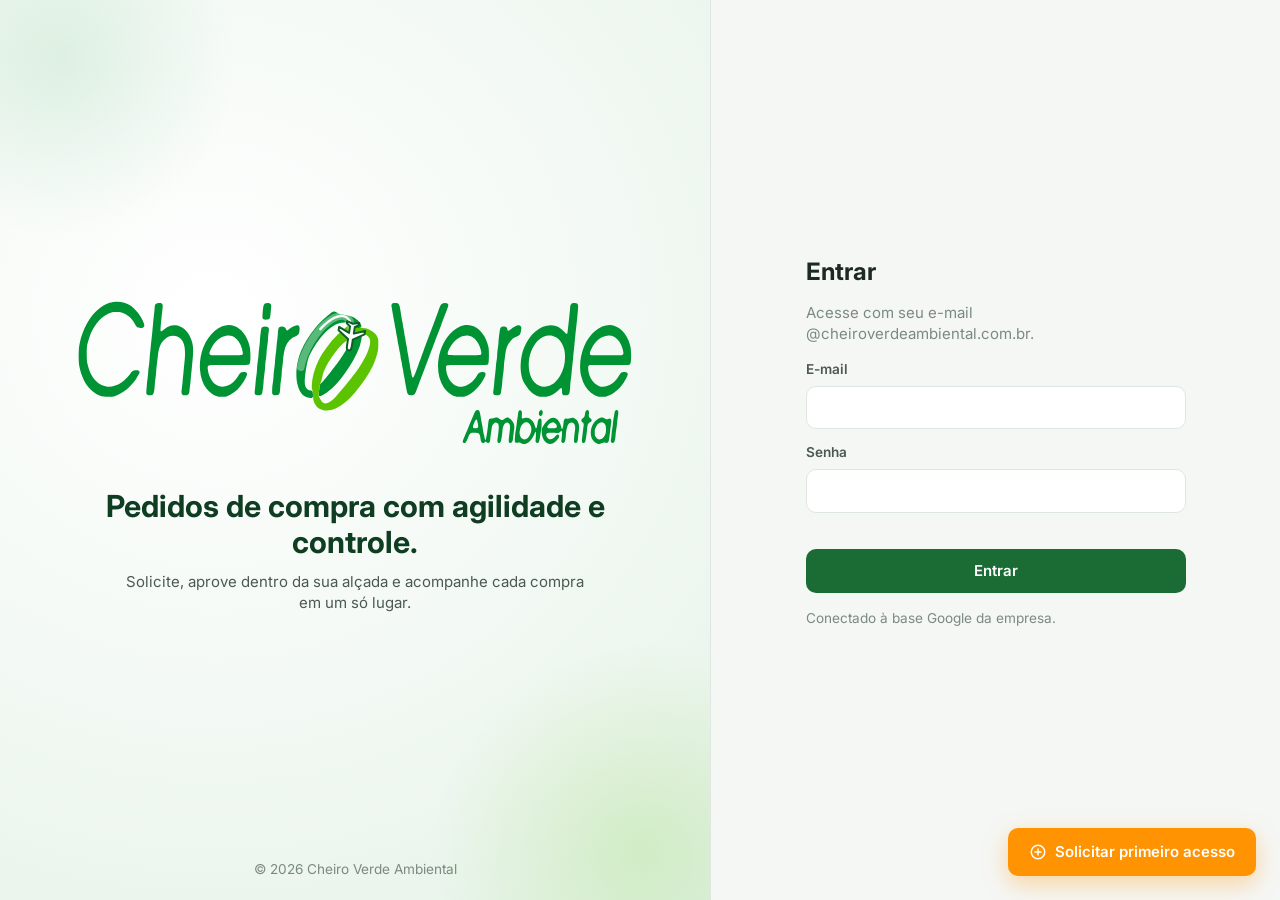
==== index.html @ 5b956b0c "Add files via upload" ====
<!DOCTYPE html>
<html lang="pt-BR">
<head>
  <meta charset="UTF-8">
  <meta name="viewport" content="width=device-width, initial-scale=1, viewport-fit=cover">
  <title>Pedidos de Compra | Cheiro Verde Ambiental</title>
  <meta name="description" content="Sistema de solicitação e aprovação de pedidos de compra — Cheiro Verde Ambiental.">
  <meta name="theme-color" content="#1b6b35">
  <link rel="manifest" href="manifest.webmanifest">
  <link rel="icon" type="image/svg+xml" href="icon-redondo.svg">
  <link rel="apple-touch-icon" href="icon-192.png">
  <meta name="apple-mobile-web-app-capable" content="yes">
  <meta name="apple-mobile-web-app-title" content="CV Compras">
  <link rel="preconnect" href="https://fonts.googleapis.com">
  <link rel="preconnect" href="https://fonts.gstatic.com" crossorigin>
  <link href="https://fonts.googleapis.com/css2?family=Inter:wght@400;500;600;700;800&display=swap" rel="stylesheet" media="print" onload="this.media='all'">
  <link rel="stylesheet" href="style.css?v=2.9.1">
</head>
<body>
  <div id="root"></div>
  <noscript>Ative o JavaScript para usar o sistema.</noscript>

  <script src="marca.js?v=2.9.1"></script>
  <script>document.getElementById('root').innerHTML = '<div class="loading-screen">' + CV_MARCA.carregando() + '<p>Carregando…</p></div>';</script>
  <script src="config.js?v=2.9.1"></script>
  <script src="engine.js?v=2.9.1"></script>
  <script src="store.js?v=2.9.1"></script>
  <script src="pdf.js?v=2.9.1" defer></script>
  <script src="app.js?v=2.9.1"></script>
  <script>
    if ('serviceWorker' in navigator && location.protocol.startsWith('http')) {
      window.addEventListener('load', () => navigator.serviceWorker.register('sw.js').catch(() => {}));
    }
  </script>
</body>
</html>
---- style.css ----
/* ==========================================================
   Identidade visual — Cheiro Verde Ambiental
   Ajuste as cores da marca aqui (tokens).
   ========================================================== */
:root {
  --verde-900: #0f3d22;
  --verde-700: #1b6b35;   /* cor principal */
  --verde-600: #238443;
  --verde-500: #2f9e52;
  --verde-100: #e6f4ea;
  --verde-50:  #f3faf5;
  --laranja:   #ff9302;   /* cor de destaque (site oficial) */
  --laranja-100: #fff1dc;

  --tinta: #1d2a22;
  --tinta-2: #4b5a51;
  --tinta-3: #7b8a81;
  --linha: #dfe7e2;
  --fundo: #f5f7f5;
  --card: #ffffff;

  --ok: #1f8a4c;    --ok-bg: #e3f5ea;
  --pend: #b26a00;  --pend-bg: #fff3dc;
  --erro: #c0392b;  --erro-bg: #fdeaea;
  --info: #1d6fa5;  --info-bg: #e5f1fa;
  --neutro: #6b7780; --neutro-bg: #eef1f2;

  --raio: 12px;
  --sombra: 0 1px 2px rgba(16, 40, 24, .06), 0 4px 16px rgba(16, 40, 24, .06);
  --fonte: 'Inter', system-ui, -apple-system, 'Segoe UI', Roboto, sans-serif;
}

* { box-sizing: border-box; }
html, body { margin: 0; }
body { font-family: var(--fonte); color: var(--tinta); background: var(--fundo); font-size: 15px; line-height: 1.45; -webkit-font-smoothing: antialiased; }
a { color: var(--verde-700); }
h1, h2, h3 { margin: 0; line-height: 1.2; }
h1 { font-size: 1.5rem; font-weight: 700; }
h2 { font-size: 1.1rem; font-weight: 650; }
h3 { font-size: .95rem; font-weight: 650; }
.muted { color: var(--tinta-3); }
.small { font-size: .85rem; }
.num { font-variant-numeric: tabular-nums; }
.hidden { display: none !important; }

/* ---------- botões e formulários ---------- */
.btn { display: inline-flex; align-items: center; justify-content: center; gap: 8px; border: 1px solid transparent; border-radius: 10px; padding: 10px 16px; font: inherit; font-weight: 600; cursor: pointer; text-decoration: none; transition: background .15s, border-color .15s; white-space: nowrap; }
.btn-primary { background: var(--verde-700); color: #fff; }
.btn-primary:hover { background: var(--verde-900); }
.btn-accent { background: var(--laranja); color: #fff; }
.btn-accent:hover { filter: brightness(.95); }
.btn-ghost { background: #fff; color: var(--tinta); border-color: var(--linha); }
.btn-ghost:hover { border-color: var(--verde-500); color: var(--verde-700); }
.btn-danger { background: #fff; color: var(--erro); border-color: #f0c4c0; }
.btn-danger:hover { background: var(--erro-bg); }
.btn-sm { padding: 6px 10px; font-size: .85rem; border-radius: 8px; }
.btn:disabled { opacity: .5; cursor: not-allowed; }

label { display: block; font-size: .85rem; font-weight: 600; color: var(--tinta-2); margin-bottom: 6px; }
input, select, textarea { width: 100%; font: inherit; color: var(--tinta); background: #fff; border: 1px solid var(--linha); border-radius: 10px; padding: 10px 12px; outline: none; transition: border-color .15s, box-shadow .15s; }
input:focus, select:focus, textarea:focus { border-color: var(--verde-500); box-shadow: 0 0 0 3px rgba(47, 158, 82, .15); }
textarea { min-height: 80px; resize: vertical; }
.field { margin-bottom: 14px; }
.grid { display: grid; gap: 14px; }
.g2 { grid-template-columns: repeat(2, minmax(0, 1fr)); }
.g3 { grid-template-columns: repeat(3, minmax(0, 1fr)); }
.g4 { grid-template-columns: repeat(4, minmax(0, 1fr)); }

/* ---------- login ---------- */
.login-wrap { min-height: 100vh; display: grid; grid-template-columns: 1.1fr 1fr; }
.login-hero { background: linear-gradient(150deg, var(--verde-900), var(--verde-700) 60%, var(--verde-500)); color: #fff; padding: 48px; display: flex; flex-direction: column; justify-content: space-between; position: relative; overflow: hidden; }
.login-hero::after { content: ''; position: absolute; right: -120px; bottom: -120px; width: 380px; height: 380px; border-radius: 50%; background: rgba(255, 147, 2, .18); }
.login-hero .logo-img { height: 70px; align-self: flex-start; }
.logo-img svg { height: 100%; width: auto; display: block; }
.login-hero h1 { font-size: 2.2rem; max-width: 420px; }
.login-hero p { opacity: .85; max-width: 420px; }
.login-form { display: flex; align-items: center; justify-content: center; padding: 32px 16px; }
.login-card { width: 100%; max-width: 380px; }
.login-card .logo-img { height: 56px; margin-bottom: 24px; display: none; }
.demo-box { margin-top: 20px; background: var(--verde-50); border: 1px dashed var(--verde-500); border-radius: var(--raio); padding: 12px 14px; font-size: .85rem; }
.demo-box button { background: none; border: 0; padding: 2px 0; color: var(--verde-700); font: inherit; font-weight: 600; cursor: pointer; text-align: left; display: block; }
.erro-msg { color: var(--erro); font-size: .85rem; min-height: 1.2em; margin: 6px 0; }

/* ---------- estrutura do app ---------- */
.app { display: grid; grid-template-columns: 240px 1fr; min-height: 100vh; }
.sidebar { background: var(--verde-900); color: #cfe6d6; padding: 20px 14px; position: sticky; top: 0; height: 100vh; display: flex; flex-direction: column; }
.sidebar .brand { display: flex; align-items: center; gap: 10px; padding: 4px 8px 22px; }
.sidebar .brand svg { width: 190px; height: auto; display: block; }
.nav a { display: flex; align-items: center; gap: 12px; padding: 10px 12px; border-radius: 10px; color: #cfe6d6; text-decoration: none; font-weight: 500; margin-bottom: 2px; position: relative; }
.nav a:hover { background: rgba(255, 255, 255, .06); color: #fff; }
.nav a.active { background: var(--verde-700); color: #fff; }
.nav a.active::before { content: ''; position: absolute; left: -14px; top: 8px; bottom: 8px; width: 4px; border-radius: 0 4px 4px 0; background: var(--laranja); }
.nav svg { width: 20px; height: 20px; flex: none; }
.nav .lbl-short { display: none; }
.nav .badge { margin-left: auto; background: var(--laranja); color: #fff; font-size: .72rem; font-weight: 700; border-radius: 99px; padding: 1px 7px; }
.sidebar .foot { margin-top: auto; font-size: .75rem; opacity: .6; padding: 8px; }

.main { min-width: 0; }
.topbar { display: flex; align-items: center; justify-content: space-between; gap: 12px; padding: 14px 28px; background: #fff; border-bottom: 1px solid var(--linha); position: sticky; top: 0; z-index: 5; }
.topbar .mobile-brand { display: none; }
.user-chip { display: flex; align-items: center; gap: 10px; }
.avatar { width: 36px; height: 36px; border-radius: 50%; background: var(--verde-100); color: var(--verde-700); display: grid; place-items: center; font-weight: 700; font-size: .85rem; flex: none; }
.user-chip .who { line-height: 1.2; }
.user-chip .who b { display: block; font-size: .9rem; }
.nivel-tag { display: inline-block; font-size: .72rem; font-weight: 700; padding: 2px 8px; border-radius: 99px; background: var(--laranja-100); color: #9a5a00; }
.content { padding: 28px; max-width: 1200px; margin: 0 auto; }
.page-head { display: flex; align-items: flex-end; justify-content: space-between; gap: 16px; margin-bottom: 20px; flex-wrap: wrap; }
.page-head p { margin: 4px 0 0; color: var(--tinta-3); }

/* ---------- cards ---------- */
.card { background: var(--card); border: 1px solid var(--linha); border-radius: var(--raio); box-shadow: var(--sombra); padding: 20px; }
.card + .card { margin-top: 16px; }
.card-head { display: flex; justify-content: space-between; align-items: center; gap: 12px; margin-bottom: 14px; }
.kpis { display: grid; grid-template-columns: repeat(4, minmax(0, 1fr)); gap: 14px; margin-bottom: 16px; }
.kpi { background: #fff; border: 1px solid var(--linha); border-radius: var(--raio); padding: 16px 18px; box-shadow: var(--sombra); }
.kpi .lbl { font-size: .8rem; color: var(--tinta-3); font-weight: 600; text-transform: uppercase; letter-spacing: .03em; }
.kpi .val { font-size: 1.5rem; font-weight: 700; margin-top: 6px; font-variant-numeric: tabular-nums; }
.kpi .sub { font-size: .8rem; color: var(--tinta-3); margin-top: 2px; }
.kpi.destaque { border-top: 3px solid var(--laranja); }

.alcada { display: flex; gap: 12px; flex-wrap: wrap; }
.alcada .lvl { flex: 1; min-width: 160px; border: 1px solid var(--linha); border-radius: 10px; padding: 12px 14px; background: var(--verde-50); }
.alcada .lvl.me { border-color: var(--verde-500); background: var(--verde-100); }
.alcada .lvl b { display: block; font-size: 1.1rem; font-variant-numeric: tabular-nums; }

/* ---------- tabelas ---------- */
.table-wrap { overflow-x: auto; margin: 0 -20px; padding: 0 20px; }
table { width: 100%; border-collapse: collapse; }
th, td { text-align: left; padding: 10px 10px; border-bottom: 1px solid var(--linha); vertical-align: middle; }
th { font-size: .75rem; text-transform: uppercase; letter-spacing: .04em; color: var(--tinta-3); font-weight: 700; white-space: nowrap; }
td.r, th.r { text-align: right; }
tbody tr.click { cursor: pointer; }
tbody tr.click:hover { background: var(--verde-50); }

.status { display: inline-flex; align-items: center; gap: 6px; font-size: .78rem; font-weight: 700; padding: 3px 10px; border-radius: 99px; white-space: nowrap; }
.status::before { content: ''; width: 6px; height: 6px; border-radius: 50%; background: currentColor; }
.st-pendente  { color: var(--pend);   background: var(--pend-bg); }
.st-aprovado  { color: var(--ok);     background: var(--ok-bg); }
.st-reprovado { color: var(--erro);   background: var(--erro-bg); }
.st-comprado  { color: var(--info);   background: var(--info-bg); }
.st-cancelado { color: var(--neutro); background: var(--neutro-bg); }
.urg-Urgente { color: var(--erro); font-weight: 700; }
.urg-Alta { color: var(--pend); font-weight: 600; }

.filters { display: flex; gap: 10px; flex-wrap: wrap; margin-bottom: 14px; }
.filters > * { width: auto; min-width: 160px; }
.filters input[type=search] { flex: 1; min-width: 200px; }

/* ---------- formulário de pedido ---------- */
.itens-table input, .itens-table select { padding: 8px 10px; }
.itens-table td { padding: 6px 4px; border: 0; }
.itens-table th { padding: 6px 4px; }
.total-bar { display: flex; justify-content: space-between; align-items: center; gap: 12px; flex-wrap: wrap; background: var(--verde-50); border: 1px solid var(--verde-100); border-radius: var(--raio); padding: 14px 18px; margin-top: 14px; }
.total-bar .v { font-size: 1.4rem; font-weight: 700; font-variant-numeric: tabular-nums; }
.hint { font-size: .85rem; padding: 8px 12px; border-radius: 8px; }
.hint.ok { background: var(--ok-bg); color: var(--ok); }
.hint.warn { background: var(--pend-bg); color: var(--pend); }

/* ---------- detalhe ---------- */
.modal-bg { position: fixed; inset: 0; background: rgba(10, 30, 18, .45); z-index: 50; display: flex; justify-content: flex-end; }
.drawer { width: min(640px, 100%); height: 100%; background: #fff; overflow-y: auto; padding: 24px; animation: slide .2s ease-out; }
@keyframes slide { from { transform: translateX(30px); opacity: 0; } to { transform: none; opacity: 1; } }
.dl { display: grid; grid-template-columns: repeat(2, minmax(0, 1fr)); gap: 12px 20px; margin: 16px 0; }
.dl div > span:first-child { display: block; font-size: .75rem; color: var(--tinta-3); text-transform: uppercase; letter-spacing: .04em; font-weight: 600; }
.timeline { list-style: none; padding: 0; margin: 0; border-left: 2px solid var(--verde-100); }
.timeline li { position: relative; padding: 0 0 14px 18px; }
.timeline li::before { content: ''; position: absolute; left: -7px; top: 4px; width: 12px; height: 12px; border-radius: 50%; background: var(--verde-500); border: 2px solid #fff; }
.acoes { display: flex; gap: 10px; flex-wrap: wrap; margin-top: 16px; }

/* ---------- gráficos simples ---------- */
.charts .card { margin-top: 0; }
.charts { display: grid; grid-template-columns: repeat(2, minmax(0, 1fr)); gap: 16px; }
.hbar { display: grid; grid-template-columns: minmax(110px, 38%) 1fr auto; align-items: center; gap: 10px; margin-bottom: 10px; font-size: .88rem; }
.hbar .track { background: var(--verde-50); border-radius: 6px; height: 14px; overflow: hidden; }
.hbar .fill { height: 100%; background: var(--verde-600); border-radius: 6px; }
.hbar .lbl { overflow: hidden; text-overflow: ellipsis; white-space: nowrap; }
.vbars { display: flex; align-items: flex-end; gap: 10px; height: 200px; padding-top: 10px; border-bottom: 1px solid var(--linha); }
.vbars .col { flex: 1; display: flex; flex-direction: column; align-items: center; justify-content: flex-end; height: 100%; gap: 4px; min-width: 0; }
.vbars .stack { width: 70%; max-width: 46px; display: flex; flex-direction: column-reverse; border-radius: 6px 6px 0 0; overflow: hidden; }
.vbars .seg-a { background: var(--verde-600); }
.vbars .seg-p { background: var(--laranja); }
.vbars .v { font-size: .72rem; color: var(--tinta-2); font-variant-numeric: tabular-nums; }
.vlabels { display: flex; gap: 10px; margin-top: 6px; }
.vlabels span { flex: 1; text-align: center; font-size: .78rem; color: var(--tinta-3); }
.legend { display: flex; gap: 14px; font-size: .8rem; color: var(--tinta-2); }
.legend i { display: inline-block; width: 10px; height: 10px; border-radius: 3px; margin-right: 6px; vertical-align: -1px; }

.empty { text-align: center; padding: 40px 10px; color: var(--tinta-3); }

/* ---------- toast ---------- */
.toasts { position: fixed; bottom: 24px; left: 50%; transform: translateX(-50%); z-index: 100; display: flex; flex-direction: column; gap: 8px; align-items: center; width: max-content; max-width: calc(100% - 32px); }
@media (max-width: 760px) { .toasts { bottom: 84px; } }
.toast { background: var(--verde-900); color: #fff; padding: 12px 18px; border-radius: 10px; box-shadow: var(--sombra); z-index: 100; font-weight: 500; max-width: calc(100% - 32px); }
.toast.erro { background: var(--erro); }

/* ---------- responsivo / app mobile ---------- */
@media (max-width: 1000px) {
  .kpis { grid-template-columns: repeat(2, minmax(0, 1fr)); }
  .charts { grid-template-columns: 1fr; }
  .g4 { grid-template-columns: repeat(2, minmax(0, 1fr)); }
}
@media (max-width: 760px) {
  body { font-size: 14.5px; }
  .login-wrap { grid-template-columns: 1fr; }
  .login-hero { display: none; }
  .login-card .logo-img { display: block; }
  .app { grid-template-columns: 1fr; padding-bottom: 70px; }
  .sidebar { position: fixed; bottom: 0; top: auto; left: 0; right: 0; height: auto; padding: 6px 4px calc(6px + env(safe-area-inset-bottom)); z-index: 20; flex-direction: row; }
  .sidebar .brand, .sidebar .foot { display: none; }
  .nav { display: flex; width: 100%; justify-content: space-around; }
  .nav a { flex-direction: column; gap: 2px; font-size: .68rem; padding: 6px 4px; margin: 0; flex: 1; text-align: center; }
  .nav a.active::before { display: none; }
  .nav .lbl-full { display: none; }
  .nav .lbl-short { display: inline; }
  .nav .badge { position: absolute; top: 0; right: 18%; margin: 0; }
  .topbar { padding: 10px 16px; }
  .topbar .mobile-brand { display: block; }
  .topbar .mobile-brand svg { height: 32px; width: auto; display: block; }
  .topbar .page-title-desk { display: none; }
  .user-chip .who { display: none; }
  .content { padding: 16px; }
  .g2, .g3, .g4, .dl { grid-template-columns: 1fr; }
  .kpi .val { font-size: 1.2rem; }
  .filters > * { flex: 1 1 100%; }
  .hide-sm { display: none; }
  .itens-table thead { display: none; }
  .itens-table tr { display: grid; grid-template-columns: 1fr 1fr; gap: 6px; padding: 10px 0; border-bottom: 1px solid var(--linha); }
  .itens-table td:first-child { grid-column: 1 / -1; }
  .drawer { padding: 18px 16px; }
}

/* ---------- v2: carregamento, abas, orçamentos, preços ---------- */
.spin { display: inline-block; width: 14px; height: 14px; border: 2px solid rgba(255,255,255,.4); border-top-color: #fff; border-radius: 50%; animation: gira .7s linear infinite; vertical-align: -2px; }
.spin.dark { border-color: var(--verde-100); border-top-color: var(--verde-700); }
@keyframes gira { to { transform: rotate(360deg); } }
.btn-ghost .spin, .btn-danger .spin { border-color: var(--linha); border-top-color: var(--verde-700); }
.loading-screen { min-height: 100vh; display: flex; flex-direction: column; align-items: center; justify-content: center; gap: 18px; color: var(--tinta-2); }
.loading-screen .cv-loader { width: min(440px, 84vw); height: auto; }
.loading-screen p, .loading-box p { margin: 0; font-weight: 600; color: var(--verde-700); letter-spacing: .02em; animation: pulsa 1.6s ease-in-out infinite; }
@keyframes pulsa { 50% { opacity: .45; } }
.loading-overlay { position: fixed; inset: 0; z-index: 120; background: rgba(245, 247, 245, .9); backdrop-filter: blur(3px); display: grid; place-items: center; animation: aparece .2s ease-out; }
.loading-box { display: flex; flex-direction: column; align-items: center; gap: 14px; text-align: center; padding: 16px; }
.loading-box .cv-loader { width: min(380px, 80vw); height: auto; }
@keyframes aparece { from { opacity: 0; } }
button.avatar { border: 0; cursor: pointer; font: inherit; font-weight: 700; font-size: .85rem; }
button.avatar:hover { background: var(--verde-500); color: #fff; }

.tabs { display: flex; gap: 4px; border-bottom: 1px solid var(--linha); margin-bottom: 16px; overflow-x: auto; }
.tabs a { padding: 10px 14px; text-decoration: none; color: var(--tinta-2); font-weight: 600; border-bottom: 3px solid transparent; white-space: nowrap; }
.tabs a.on { color: var(--verde-700); border-bottom-color: var(--laranja); }
tr.inativo td { opacity: .5; }
.clip { display: inline-flex; align-items: center; gap: 2px; font-size: .75rem; color: var(--info); font-weight: 700; vertical-align: 1px; }

.orc-list { display: flex; flex-direction: column; gap: 8px; margin-bottom: 10px; }
.orc { display: grid; grid-template-columns: auto 1fr auto auto; gap: 12px; align-items: center; border: 1px solid var(--linha); border-radius: 10px; padding: 10px 12px; }
.orc svg { color: var(--verde-600); }
.orc.melhor { border-color: var(--verde-500); background: var(--verde-50); }
.orc-info { min-width: 0; }
.orc-info .small { overflow: hidden; text-overflow: ellipsis; white-space: nowrap; }
.orc-form { margin-top: 8px !important; padding: 14px; box-shadow: none; }
.preco-info { font-size: .75rem; color: var(--tinta-3); margin-top: 3px; }
.preco-info.alto { color: var(--pend); font-weight: 600; }
.dl b[class^="urg-"] { font-weight: 600; }

@media (max-width: 760px) {
  .nav { overflow-x: auto; justify-content: flex-start; scrollbar-width: none; }
  .nav a { min-width: 62px; }
  .orc { grid-template-columns: auto 1fr auto; }
  .orc > .r { grid-column: 2; }
}

/* ---------- v2.1: autocompletar, avisos de cadastro, listas ---------- */
.ac-box { position: fixed; z-index: 80; background: #fff; border: 1px solid var(--linha); border-radius: 10px; box-shadow: 0 10px 30px rgba(16, 40, 24, .16); max-height: 320px; overflow-y: auto; padding: 4px; }
.ac-op { padding: 8px 10px; border-radius: 8px; cursor: pointer; }
.ac-op .t { font-weight: 600; font-size: .9rem; }
.ac-op .s { font-size: .78rem; color: var(--tinta-3); margin-top: 1px; }
.ac-op:hover, .ac-op.on { background: var(--verde-50); }
.ac-op.novo { color: var(--laranja); border-top: 1px solid var(--linha); border-radius: 0 0 8px 8px; margin-top: 2px; }
.ac-op.novo .t { display: flex; align-items: center; gap: 6px; }
.ac-op.novo:hover, .ac-op.novo.on { background: var(--laranja-100); }
.ac-vazio { padding: 8px 10px; font-size: .82rem; color: var(--tinta-3); }
.campo-hint { font-size: .78rem; margin-top: 4px; min-height: 1em; }
.campo-hint .ok { color: var(--ok); }
.campo-hint .warn { color: var(--pend); font-weight: 600; }
button.link { background: none; border: 0; padding: 0; font: inherit; font-weight: 700; color: var(--verde-700); text-decoration: underline; cursor: pointer; }
.doc-row { display: flex; gap: 8px; }
.doc-row input { flex: 1; }
.listas-grid { display: grid; grid-template-columns: repeat(4, minmax(0, 1fr)); gap: 16px; }
.lista-col h3 { margin-bottom: 8px; }
.chips { display: flex; flex-wrap: wrap; gap: 6px; margin-bottom: 8px; }
.chip { display: inline-flex; align-items: center; gap: 4px; background: var(--verde-50); border: 1px solid var(--verde-100); border-radius: 99px; padding: 3px 4px 3px 10px; font-size: .82rem; }
.chip button { border: 0; background: none; color: var(--tinta-3); cursor: pointer; font-size: 1rem; line-height: 1; padding: 0 4px; border-radius: 50%; }
.chip button:hover { color: var(--erro); background: var(--erro-bg); }
.addl { display: flex; gap: 6px; }
.addl input { padding: 7px 10px; }
@media (max-width: 1000px) { .listas-grid { grid-template-columns: repeat(2, minmax(0, 1fr)); } }
@media (max-width: 760px) { .listas-grid { grid-template-columns: 1fr; } }

/* ---------- v2.2: nova solicitação em 3 etapas, fornecedor, botões ---------- */
.card-compacto { padding: 16px 20px; }
.card-compacto select, .card-compacto input, .card-compacto textarea { padding: 8px 12px; }
.card-compacto textarea { min-height: 58px; }
.card-titulo { display: flex; align-items: center; gap: 10px; margin-bottom: 12px; font-size: 1.02rem; }
.passo { width: 24px; height: 24px; border-radius: 50%; background: var(--verde-700); color: #fff; font-size: .8rem; font-weight: 700; display: inline-grid; place-items: center; flex: none; }
.forn-info { margin-top: 12px; border: 1px solid var(--verde-100); background: var(--verde-50); border-radius: 10px; padding: 12px 14px; }
.forn-info-top { display: flex; align-items: center; gap: 8px; flex-wrap: wrap; margin-bottom: 10px; }
.forn-info-top .btn-mini { margin-left: auto; }
.forn-grid { display: grid; grid-template-columns: repeat(2, minmax(0, 1fr)); gap: 8px 20px; font-size: .9rem; }
.forn-grid span { display: block; font-size: .72rem; color: var(--tinta-3); text-transform: uppercase; letter-spacing: .04em; font-weight: 600; }
.forn-grid .larga { grid-column: 1 / -1; }
.forn-alerta { margin-top: 12px; display: flex; align-items: center; gap: 12px; border: 1px solid #ffd49a; background: var(--laranja-100); color: #8a4f00; border-radius: 10px; padding: 12px 14px; }
.forn-alerta > svg { flex: none; }
.forn-alerta > div { flex: 1; min-width: 0; }
.forn-alerta .small { color: #9a6a2a; }
.btn-mini { display: inline-flex; align-items: center; gap: 4px; border: 1px solid var(--verde-500); background: #fff; color: var(--verde-700); font: inherit; font-size: .78rem; font-weight: 700; border-radius: 99px; padding: 3px 10px; cursor: pointer; vertical-align: middle; }
.btn-mini:hover { background: var(--verde-700); color: #fff; }
.btn-mini.laranja { border-color: var(--laranja); color: #b36400; }
.btn-mini.laranja:hover { background: var(--laranja); color: #fff; }
@media (max-width: 760px) {
  .forn-grid { grid-template-columns: 1fr; }
  .forn-alerta { flex-wrap: wrap; }
  .forn-alerta .btn { width: 100%; }
}
.nivel-tag { white-space: nowrap; }
.addl input { flex: 1; min-width: 0; }

/* ---------- v2.3: orçamentos na nova solicitação, listas em caixas ---------- */
.orc-cont { display: inline-flex; align-items: center; gap: 6px; font-size: .8rem; font-weight: 700; border-radius: 99px; padding: 4px 12px; background: var(--pend-bg); color: var(--pend); }
.orc-cont.ok { background: var(--ok-bg); color: var(--ok); }
.orc-linhas { display: flex; flex-direction: column; gap: 10px; }
.orc-linha { display: grid; grid-template-columns: 28px minmax(0, 1.4fr) minmax(0, .8fr) minmax(0, 1.4fr) auto; gap: 10px; align-items: end; border: 1px solid var(--linha); border-radius: 10px; padding: 10px 12px; background: #fff; }
.orc-linha.ok { border-color: var(--verde-500); background: var(--verde-50); }
.orc-linha .n { width: 26px; height: 26px; border-radius: 50%; background: var(--verde-100); color: var(--verde-700); font-weight: 700; font-size: .8rem; display: grid; place-items: center; align-self: center; }
.orc-linha.ok .n { background: var(--verde-700); color: #fff; }
.orc-linha label { font-size: .75rem; margin-bottom: 4px; }
.orc-linha input { padding: 8px 10px; }
.arq { display: flex; align-items: center; gap: 8px; border: 1px dashed var(--verde-500); border-radius: 10px; padding: 7px 10px; cursor: pointer; font-size: .85rem; color: var(--verde-700); font-weight: 600; background: #fff; min-height: 38px; overflow: hidden; }
.arq:hover { background: var(--verde-50); }
.arq span { overflow: hidden; text-overflow: ellipsis; white-space: nowrap; }
.arq input { display: none; }
.envio-status { font-size: .85rem; color: var(--pend); font-weight: 600; align-self: center; }
.envio-status.ok { color: var(--ok); }
.listas-cards { display: grid; grid-template-columns: repeat(2, minmax(0, 1fr)); gap: 14px; }
.lista-box { border: 1px solid var(--linha); border-radius: 12px; padding: 14px 16px; background: var(--verde-50); }
.lista-box h3 { display: flex; justify-content: space-between; align-items: center; margin-bottom: 10px; }
.lista-box .qtd { font-size: .75rem; font-weight: 700; color: var(--verde-700); background: var(--verde-100); border-radius: 99px; padding: 2px 8px; }
.lista-box .linha { display: flex; gap: 8px; margin-bottom: 8px; }
.lista-box .linha > select, .lista-box .linha > input { flex: 1; min-width: 0; padding: 8px 10px; background: #fff; }
@media (max-width: 760px) {
  .listas-cards { grid-template-columns: 1fr; }
  .orc-linha { grid-template-columns: 28px 1fr; }
  .orc-linha > div:not(.n), .orc-linha > button { grid-column: 2; }
}

/* ---------- v2.4: login com logo animada, primeiro acesso, aprovação ---------- */
.login-wrap { grid-template-columns: 1.25fr 1fr; position: relative; }
.login-hero { background: radial-gradient(120% 90% at 30% 35%, #ffffff 0%, #f1f8f2 55%, #e2f1e6 100%); color: var(--tinta); justify-content: center; align-items: center; text-align: center; border-right: 1px solid var(--linha); }
.login-hero::after { right: -140px; bottom: -160px; width: 420px; height: 420px; background: radial-gradient(circle, rgba(92, 195, 0, .16), rgba(92, 195, 0, 0) 70%); }
.login-hero::before { content: ''; position: absolute; left: -120px; top: -120px; width: 360px; height: 360px; border-radius: 50%; background: radial-gradient(circle, rgba(0, 147, 52, .10), rgba(0, 147, 52, 0) 70%); }
.hero-centro { position: relative; z-index: 1; width: 100%; max-width: 640px; display: flex; flex-direction: column; align-items: center; }
.hero-logo { width: min(600px, 92%); margin-bottom: 28px; }
.hero-logo .cv-loader { width: 100%; height: auto; display: block; shape-rendering: geometricPrecision; }
.login-hero h1 { color: var(--verde-900); font-size: 1.9rem; max-width: 520px; }
.login-hero p { color: var(--tinta-2); opacity: 1; max-width: 480px; margin: 10px auto 0; }
.hero-rodape { position: absolute; left: 0; right: 0; bottom: 20px; text-align: center; color: var(--tinta-3) !important; }
.logo-mobile { display: none; width: 260px; margin: 0 auto 20px; }
.logo-mobile .cv-loader { width: 100%; height: auto; display: block; }
.btn-primeiro-acesso { position: fixed; right: 24px; bottom: 24px; z-index: 30; box-shadow: 0 8px 24px rgba(255, 147, 2, .35); padding: 12px 20px; }
.pa-form { margin-top: 16px; }
.pa-etapas { display: flex; gap: 6px; margin-bottom: 18px; }
.pa-etapas span { flex: 1; text-align: center; font-size: .78rem; font-weight: 700; padding: 6px 4px; border-radius: 99px; background: var(--neutro-bg); color: var(--tinta-3); }
.pa-etapas span.on { background: var(--verde-700); color: #fff; }
.pa-etapas span.ok { background: var(--verde-100); color: var(--verde-700); }
.pa-email { display: flex; align-items: center; gap: 8px; background: var(--verde-50); border: 1px solid var(--verde-100); border-radius: 10px; padding: 10px 12px; margin-bottom: 14px; font-weight: 600; color: var(--verde-700); word-break: break-all; }
.pa-email .btn-mini { margin-left: auto; }
.pa-sucesso { text-align: center; padding: 20px 8px; color: var(--verde-700); }
.pa-sucesso h2 { margin: 10px 0 8px; font-size: 1.3rem; }
.pa-sucesso p { color: var(--tinta-2); }
.sino { position: relative; }
.sino.tem { border-color: var(--laranja); color: #b36400; }
.sino-n { position: absolute; top: -6px; right: -6px; background: var(--laranja); color: #fff; font-size: .68rem; font-weight: 700; border-radius: 99px; padding: 1px 6px; line-height: 1.4; }
.aviso-acesso { display: flex; align-items: center; gap: 14px; text-decoration: none; color: #8a4f00; background: var(--laranja-100); border: 1px solid #ffd49a; border-radius: var(--raio); padding: 14px 18px; margin-bottom: 16px; }
.aviso-acesso > div { flex: 1; }
.aviso-acesso:hover { border-color: var(--laranja); }
.acessos-lista { display: grid; grid-template-columns: repeat(2, minmax(0, 1fr)); gap: 16px; margin-bottom: 16px; }
.acessos-lista .card + .card { margin-top: 0; }
.acesso-topo { display: flex; align-items: center; gap: 12px; margin-bottom: 12px; }
.acesso-quem { flex: 1; min-width: 0; word-break: break-all; }
.acesso-dados { display: grid; grid-template-columns: 1fr 1fr; gap: 8px 16px; font-size: .9rem; margin-bottom: 12px; }
.acesso-dados span { display: block; font-size: .72rem; color: var(--tinta-3); text-transform: uppercase; letter-spacing: .04em; font-weight: 600; }
.empty svg { color: var(--verde-500); }
@media (max-width: 1000px) { .acessos-lista { grid-template-columns: 1fr; } }
@media (max-width: 760px) {
  .login-card .logo-img { display: none; }
  .logo-mobile { display: block; }
  .btn-primeiro-acesso { left: 16px; right: 16px; bottom: 16px; justify-content: center; }
  .login-form { padding-bottom: 90px; }
}
@media (max-width: 760px) { .login-wrap { grid-template-columns: 1fr; } }

/* ---------- v2.5: menu em grupos, pagamento, PDF, assinatura ---------- */
.nav-grupo { font-size: .68rem; font-weight: 700; text-transform: uppercase; letter-spacing: .08em; color: rgba(207, 230, 214, .55); padding: 14px 12px 4px; }
.local-info { margin-top: 10px; font-size: .82rem; color: var(--verde-700); display: flex; align-items: center; gap: 6px; }
.local-info.aviso { color: var(--pend); }
.pdf-box { display: flex; align-items: center; gap: 12px; margin-top: 18px; border: 1px solid var(--verde-100); background: var(--verde-50); border-radius: 12px; padding: 12px 14px; }
.pdf-box > svg { color: var(--erro); flex: none; }
.pdf-box > div:nth-child(2) { flex: 1; min-width: 0; }
.pdf-acoes { display: flex; gap: 8px; flex-wrap: wrap; }
.pad { position: relative; border: 1.5px dashed var(--verde-500); border-radius: 12px; background: #fff; height: 190px; touch-action: none; }
.pad canvas { position: absolute; inset: 0; width: 100%; height: 100%; cursor: crosshair; touch-action: none; }
.pad-linha { position: absolute; left: 8%; right: 8%; bottom: 44px; border-bottom: 1px solid #c9d6ce; pointer-events: none; }
.pad-dica { position: absolute; left: 8%; bottom: 20px; font-size: .8rem; color: var(--tinta-3); pointer-events: none; }
.pad-limpar { position: absolute; right: 8px; top: 8px; }
.link-box { display: flex; gap: 8px; margin: 14px 0 4px; }
.link-box input { flex: 1; min-width: 0; font-size: .85rem; background: var(--verde-50); }
.assinar-wrap { min-height: 100vh; display: grid; place-items: center; padding: 24px 16px; background: radial-gradient(120% 90% at 30% 20%, #fff 0%, #f1f8f2 60%, #e2f1e6 100%); }
.assinar-card { width: 100%; max-width: 560px; }
.assinar-logo svg { width: 240px; height: auto; display: block; margin: 0 auto 18px; }
.assinar-card h1 { margin-bottom: 6px; }
.check { display: flex; align-items: center; gap: 8px; font-weight: 500; color: var(--tinta-2); margin: 14px 0; }
.check input { width: auto; }
@media (max-width: 760px) { .nav-grupo { display: none; } .pdf-box { flex-wrap: wrap; } }
.txt-alerta { color: var(--pend); font-weight: 700; }
a.kpi-link { text-decoration: none; color: inherit; display: block; }
a.kpi-link:hover { border-color: var(--verde-500); }
tr.click[data-id] td:first-child b { white-space: nowrap; }
@media (max-width: 1280px) { .hide-md { display: none; } }

/* ===== v2.8 — Financeiro (somente consulta), departamentos, frete ===== */
body.consulta #novo, body.consulta #novoU, body.consulta [data-ed], body.consulta [data-tg],
body.consulta a[href="#/nova"], body.consulta .orc-form, body.consulta [data-rmorc] { display: none !important; }
.filtro-dep { margin: -4px 0 10px; }
.filtro-dep select { max-width: 280px; }
#vFrete { margin-top: 2px; }

/* ===== v2.9 — modalidade/placas, serviços, tetos por departamento ===== */
[hidden] { display: none !important; }
fieldset.fs-card, fieldset.fs-limpo { min-width: 0; margin-left: 0; margin-right: 0; }
fieldset.fs-card { margin-bottom: 0; }
fieldset.fs-limpo { border: 0; padding: 0; margin-bottom: 0; }
.card-total { padding: 14px 20px; }
.tetos { display: grid; grid-template-columns: repeat(auto-fill, minmax(220px, 1fr)); gap: 12px; margin-top: 12px; }
.tetos .small { display: block; margin-top: 2px; }
.itens-sub { margin: 14px 0 6px; font-size: 13px; text-transform: uppercase; letter-spacing: .04em; color: var(--cinza, #7b8a81); }
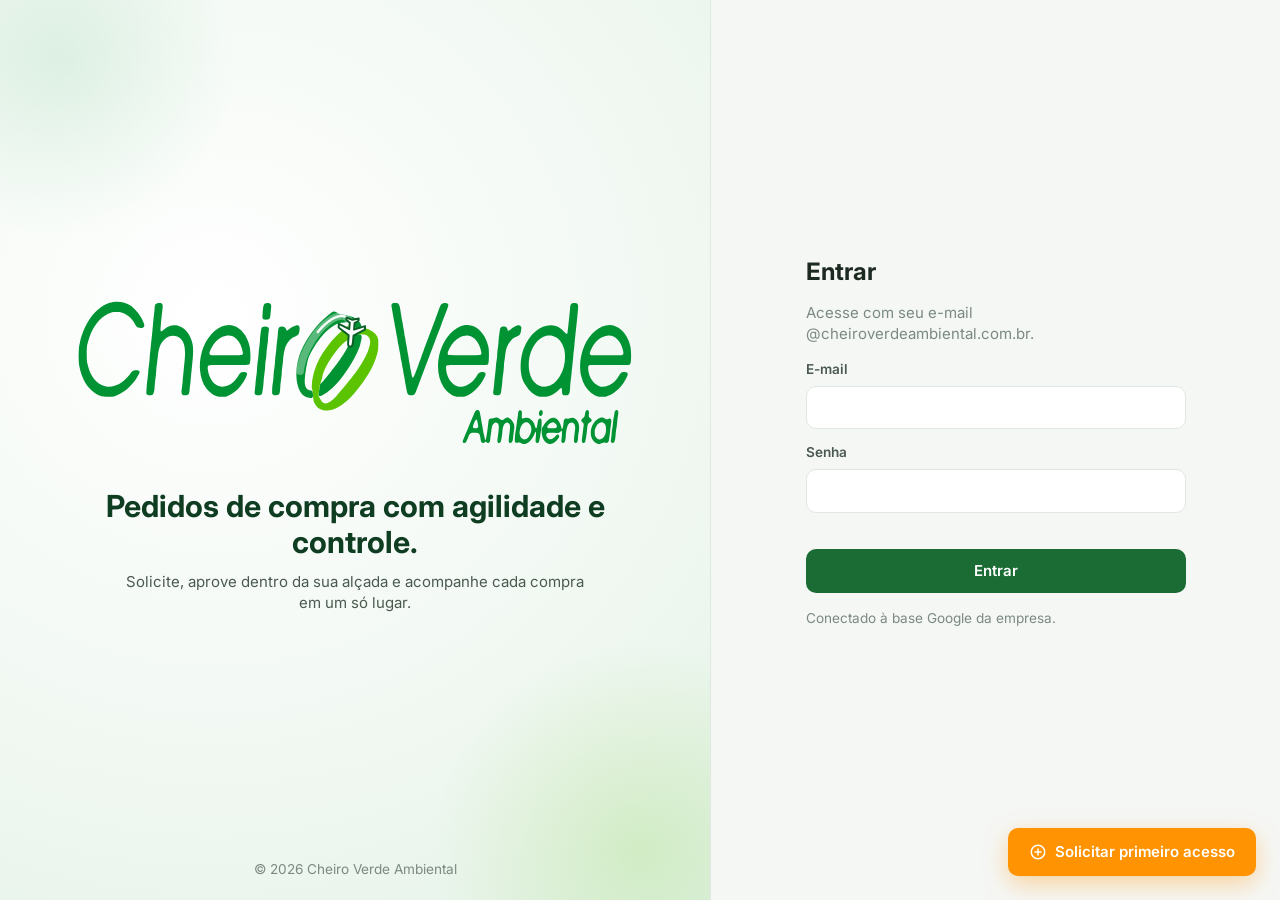
==== commit 1990e84f: "Add files via upload" ====
--- a/index.html
+++ b/index.html
@@ -14,19 +14,19 @@
   <link rel="preconnect" href="https://fonts.googleapis.com">
   <link rel="preconnect" href="https://fonts.gstatic.com" crossorigin>
   <link href="https://fonts.googleapis.com/css2?family=Inter:wght@400;500;600;700;800&display=swap" rel="stylesheet" media="print" onload="this.media='all'">
-  <link rel="stylesheet" href="style.css?v=2.9.1">
+  <link rel="stylesheet" href="style.css?v=2.9.2">
 </head>
 <body>
   <div id="root"></div>
   <noscript>Ative o JavaScript para usar o sistema.</noscript>
 
-  <script src="marca.js?v=2.9.1"></script>
+  <script src="marca.js?v=2.9.2"></script>
   <script>document.getElementById('root').innerHTML = '<div class="loading-screen">' + CV_MARCA.carregando() + '<p>Carregando…</p></div>';</script>
-  <script src="config.js?v=2.9.1"></script>
-  <script src="engine.js?v=2.9.1"></script>
-  <script src="store.js?v=2.9.1"></script>
-  <script src="pdf.js?v=2.9.1" defer></script>
-  <script src="app.js?v=2.9.1"></script>
+  <script src="config.js?v=2.9.2"></script>
+  <script src="engine.js?v=2.9.2"></script>
+  <script src="store.js?v=2.9.2"></script>
+  <script src="pdf.js?v=2.9.2" defer></script>
+  <script src="app.js?v=2.9.2"></script>
   <script>
     if ('serviceWorker' in navigator && location.protocol.startsWith('http')) {
       window.addEventListener('load', () => navigator.serviceWorker.register('sw.js').catch(() => {}));
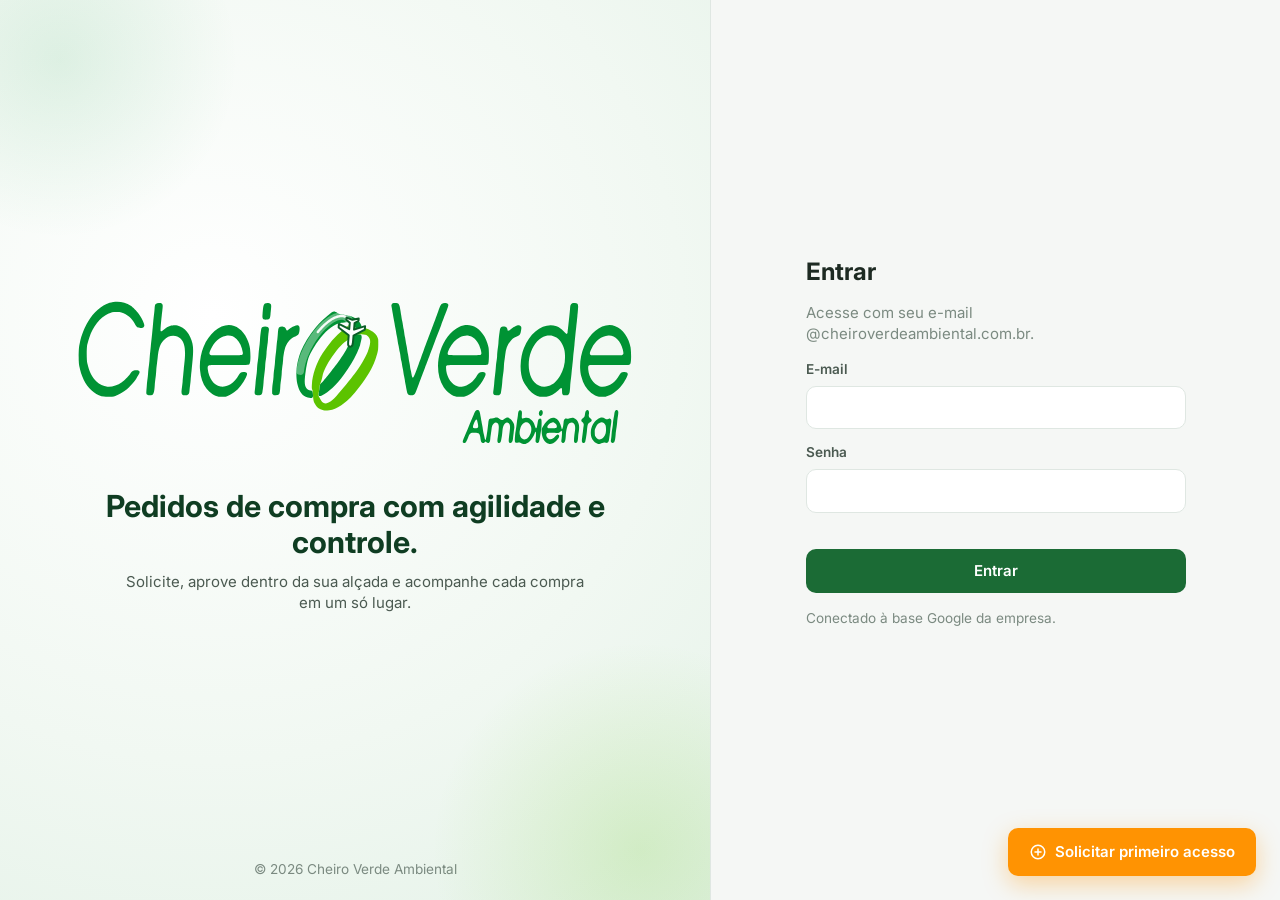
==== commit c1ff393b: "Add files via upload" ====
--- a/index.html
+++ b/index.html
@@ -14,19 +14,19 @@
   <link rel="preconnect" href="https://fonts.googleapis.com">
   <link rel="preconnect" href="https://fonts.gstatic.com" crossorigin>
   <link href="https://fonts.googleapis.com/css2?family=Inter:wght@400;500;600;700;800&display=swap" rel="stylesheet" media="print" onload="this.media='all'">
-  <link rel="stylesheet" href="style.css?v=2.9.2">
+  <link rel="stylesheet" href="style.css?v=2.9.3">
 </head>
 <body>
   <div id="root"></div>
   <noscript>Ative o JavaScript para usar o sistema.</noscript>
 
-  <script src="marca.js?v=2.9.2"></script>
+  <script src="marca.js?v=2.9.3"></script>
   <script>document.getElementById('root').innerHTML = '<div class="loading-screen">' + CV_MARCA.carregando() + '<p>Carregando…</p></div>';</script>
-  <script src="config.js?v=2.9.2"></script>
-  <script src="engine.js?v=2.9.2"></script>
-  <script src="store.js?v=2.9.2"></script>
-  <script src="pdf.js?v=2.9.2" defer></script>
-  <script src="app.js?v=2.9.2"></script>
+  <script src="config.js?v=2.9.3"></script>
+  <script src="engine.js?v=2.9.3"></script>
+  <script src="store.js?v=2.9.3"></script>
+  <script src="pdf.js?v=2.9.3" defer></script>
+  <script src="app.js?v=2.9.3"></script>
   <script>
     if ('serviceWorker' in navigator && location.protocol.startsWith('http')) {
       window.addEventListener('load', () => navigator.serviceWorker.register('sw.js').catch(() => {}));
--- a/style.css
+++ b/style.css
@@ -442,3 +442,5 @@
 .tetos { display: grid; grid-template-columns: repeat(auto-fill, minmax(220px, 1fr)); gap: 12px; margin-top: 12px; }
 .tetos .small { display: block; margin-top: 2px; }
 .itens-sub { margin: 14px 0 6px; font-size: 13px; text-transform: uppercase; letter-spacing: .04em; color: var(--cinza, #7b8a81); }
+.aviso-api { display: flex; gap: 10px; align-items: flex-start; margin: 12px 24px 0; padding: 12px 14px; border-radius: 10px; background: #fdecea; border: 1px solid #f1b0a8; color: #7a1f14; font-size: 14px; line-height: 1.45; }
+.aviso-api svg { flex: none; margin-top: 2px; }
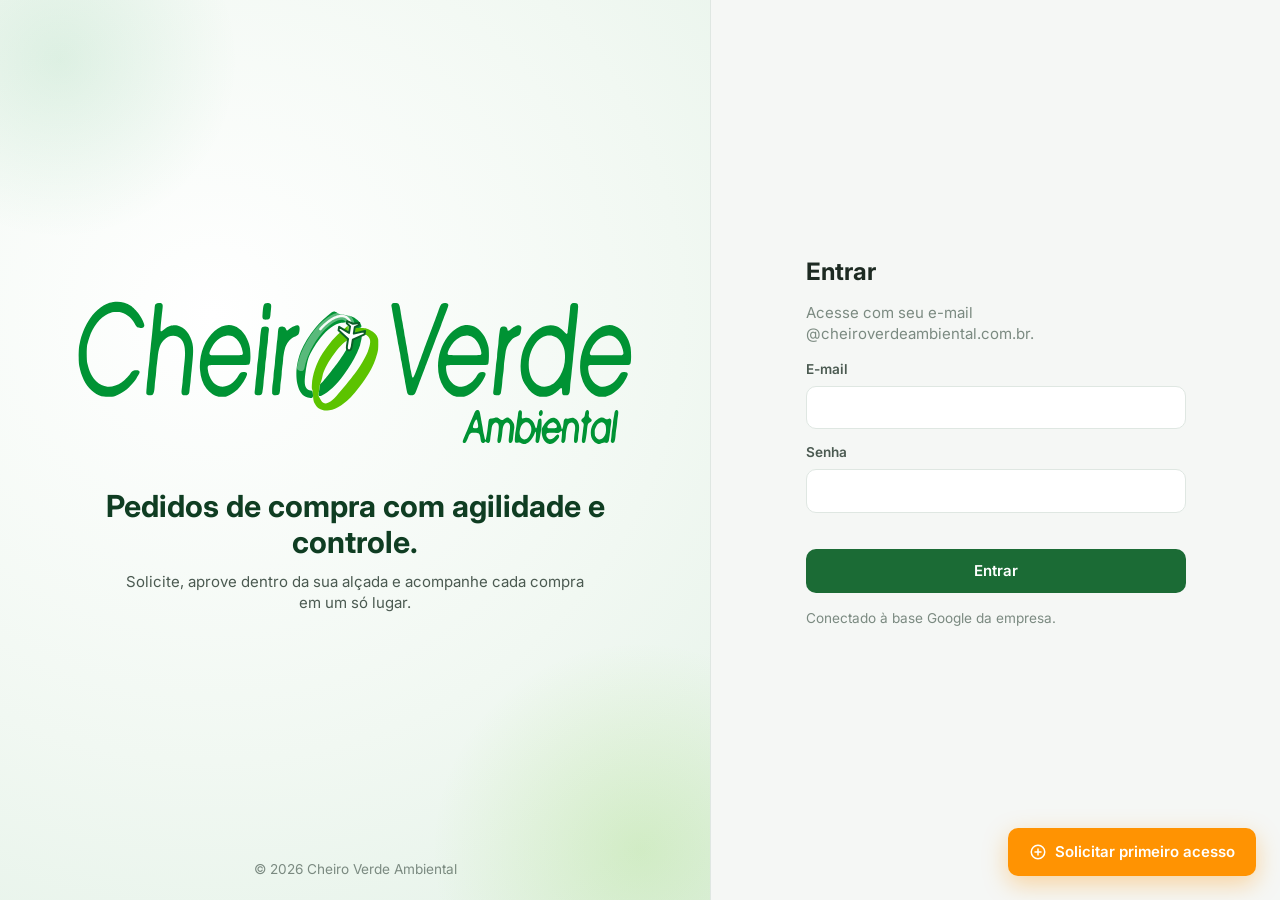
==== commit 034ea8a5: "Add files via upload" ====
--- a/index.html
+++ b/index.html
@@ -14,19 +14,19 @@
   <link rel="preconnect" href="https://fonts.googleapis.com">
   <link rel="preconnect" href="https://fonts.gstatic.com" crossorigin>
   <link href="https://fonts.googleapis.com/css2?family=Inter:wght@400;500;600;700;800&display=swap" rel="stylesheet" media="print" onload="this.media='all'">
-  <link rel="stylesheet" href="style.css?v=2.9.3">
+  <link rel="stylesheet" href="style.css?v=2.10.0">
 </head>
 <body>
   <div id="root"></div>
   <noscript>Ative o JavaScript para usar o sistema.</noscript>
 
-  <script src="marca.js?v=2.9.3"></script>
+  <script src="marca.js?v=2.10.0"></script>
   <script>document.getElementById('root').innerHTML = '<div class="loading-screen">' + CV_MARCA.carregando() + '<p>Carregando…</p></div>';</script>
-  <script src="config.js?v=2.9.3"></script>
-  <script src="engine.js?v=2.9.3"></script>
-  <script src="store.js?v=2.9.3"></script>
-  <script src="pdf.js?v=2.9.3" defer></script>
-  <script src="app.js?v=2.9.3"></script>
+  <script src="config.js?v=2.10.0"></script>
+  <script src="engine.js?v=2.10.0"></script>
+  <script src="store.js?v=2.10.0"></script>
+  <script src="pdf.js?v=2.10.0" defer></script>
+  <script src="app.js?v=2.10.0"></script>
   <script>
     if ('serviceWorker' in navigator && location.protocol.startsWith('http')) {
       window.addEventListener('load', () => navigator.serviceWorker.register('sw.js').catch(() => {}));
--- a/style.css
+++ b/style.css
@@ -444,3 +444,5 @@
 .itens-sub { margin: 14px 0 6px; font-size: 13px; text-transform: uppercase; letter-spacing: .04em; color: var(--cinza, #7b8a81); }
 .aviso-api { display: flex; gap: 10px; align-items: flex-start; margin: 12px 24px 0; padding: 12px 14px; border-radius: 10px; background: #fdecea; border: 1px solid #f1b0a8; color: #7a1f14; font-size: 14px; line-height: 1.45; }
 .aviso-api svg { flex: none; margin-top: 2px; }
+.larga-grid { grid-column: 1 / -1; }
+.dl .larga { grid-column: 1 / -1; }
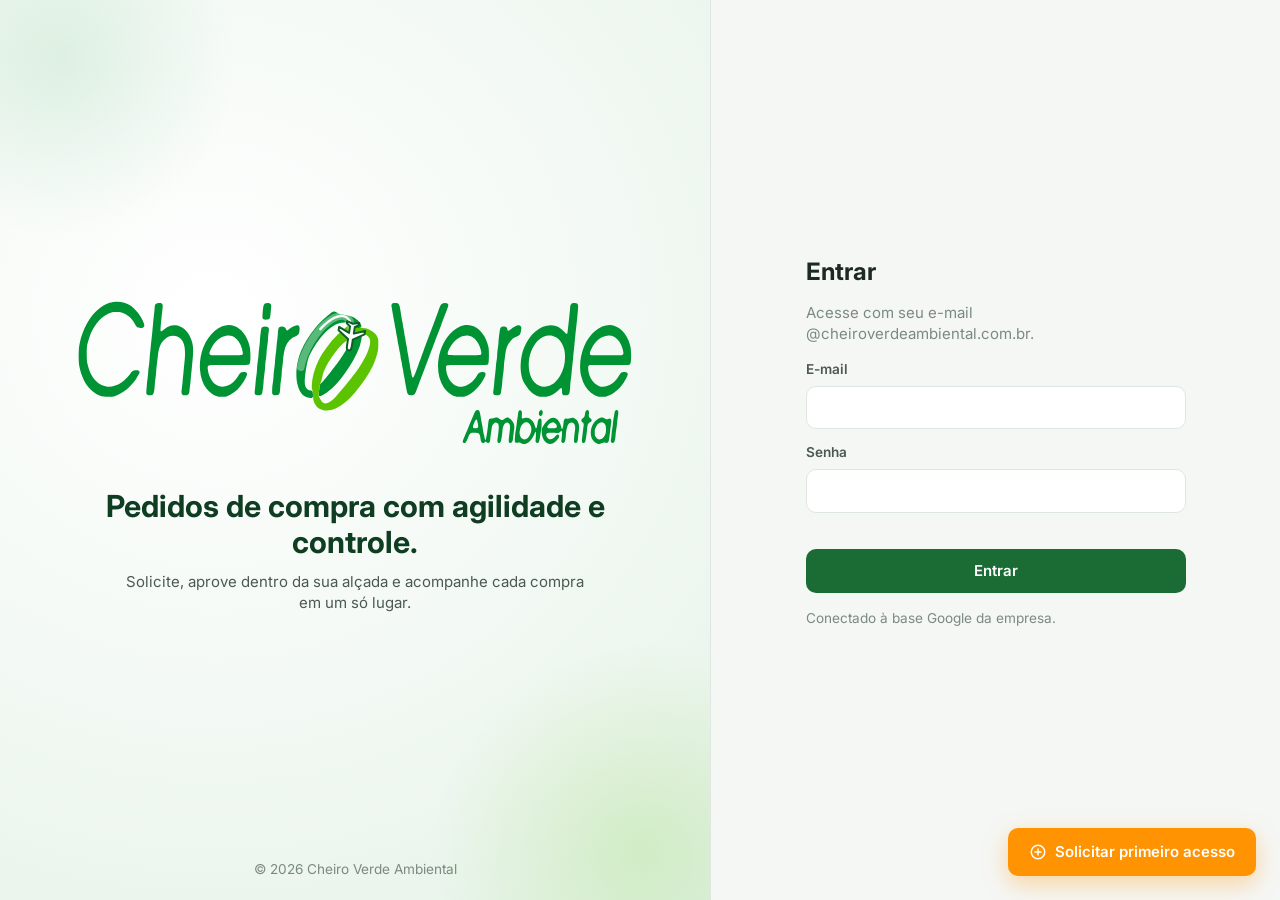
==== commit 0c807c3e: "Add files via upload" ====
--- a/index.html
+++ b/index.html
@@ -14,19 +14,19 @@
   <link rel="preconnect" href="https://fonts.googleapis.com">
   <link rel="preconnect" href="https://fonts.gstatic.com" crossorigin>
   <link href="https://fonts.googleapis.com/css2?family=Inter:wght@400;500;600;700;800&display=swap" rel="stylesheet" media="print" onload="this.media='all'">
-  <link rel="stylesheet" href="style.css?v=2.10.0">
+  <link rel="stylesheet" href="style.css?v=2.12.0">
 </head>
 <body>
   <div id="root"></div>
   <noscript>Ative o JavaScript para usar o sistema.</noscript>
 
-  <script src="marca.js?v=2.10.0"></script>
+  <script src="marca.js?v=2.12.0"></script>
   <script>document.getElementById('root').innerHTML = '<div class="loading-screen">' + CV_MARCA.carregando() + '<p>Carregando…</p></div>';</script>
-  <script src="config.js?v=2.10.0"></script>
-  <script src="engine.js?v=2.10.0"></script>
-  <script src="store.js?v=2.10.0"></script>
-  <script src="pdf.js?v=2.10.0" defer></script>
-  <script src="app.js?v=2.10.0"></script>
+  <script src="config.js?v=2.12.0"></script>
+  <script src="engine.js?v=2.12.0"></script>
+  <script src="store.js?v=2.12.0"></script>
+  <script src="pdf.js?v=2.12.0" defer></script>
+  <script src="app.js?v=2.12.0"></script>
   <script>
     if ('serviceWorker' in navigator && location.protocol.startsWith('http')) {
       window.addEventListener('load', () => navigator.serviceWorker.register('sw.js').catch(() => {}));
--- a/style.css
+++ b/style.css
@@ -446,3 +446,12 @@
 .aviso-api svg { flex: none; margin-top: 2px; }
 .larga-grid { grid-column: 1 / -1; }
 .dl .larga { grid-column: 1 / -1; }
+
+/* ===== v2.12 — credenciamento obrigatório ===== */
+.popup-bg { position: fixed; inset: 0; background: rgba(15, 25, 20, .55); display: flex; align-items: center; justify-content: center; padding: 16px; z-index: 2000; }
+.popup { background: var(--card); border-radius: 16px; max-width: 460px; width: 100%; padding: 22px; box-shadow: 0 16px 40px rgba(0,0,0,.28); }
+.popup h2 { margin: 8px 0 8px; font-size: 18px; }
+.popup p { margin: 0 0 12px; line-height: 1.5; }
+.popup-ico { width: 46px; height: 46px; border-radius: 50%; background: #fff3e0; color: #b46a00; display: flex; align-items: center; justify-content: center; }
+.destaque-cred { outline: 3px solid #f0a020; outline-offset: 2px; }
+.cred-alteracoes { background: #fff8ec; border: 1px solid #f3d9a6; border-radius: 8px; padding: 8px 10px; font-size: 13px; line-height: 1.5; }
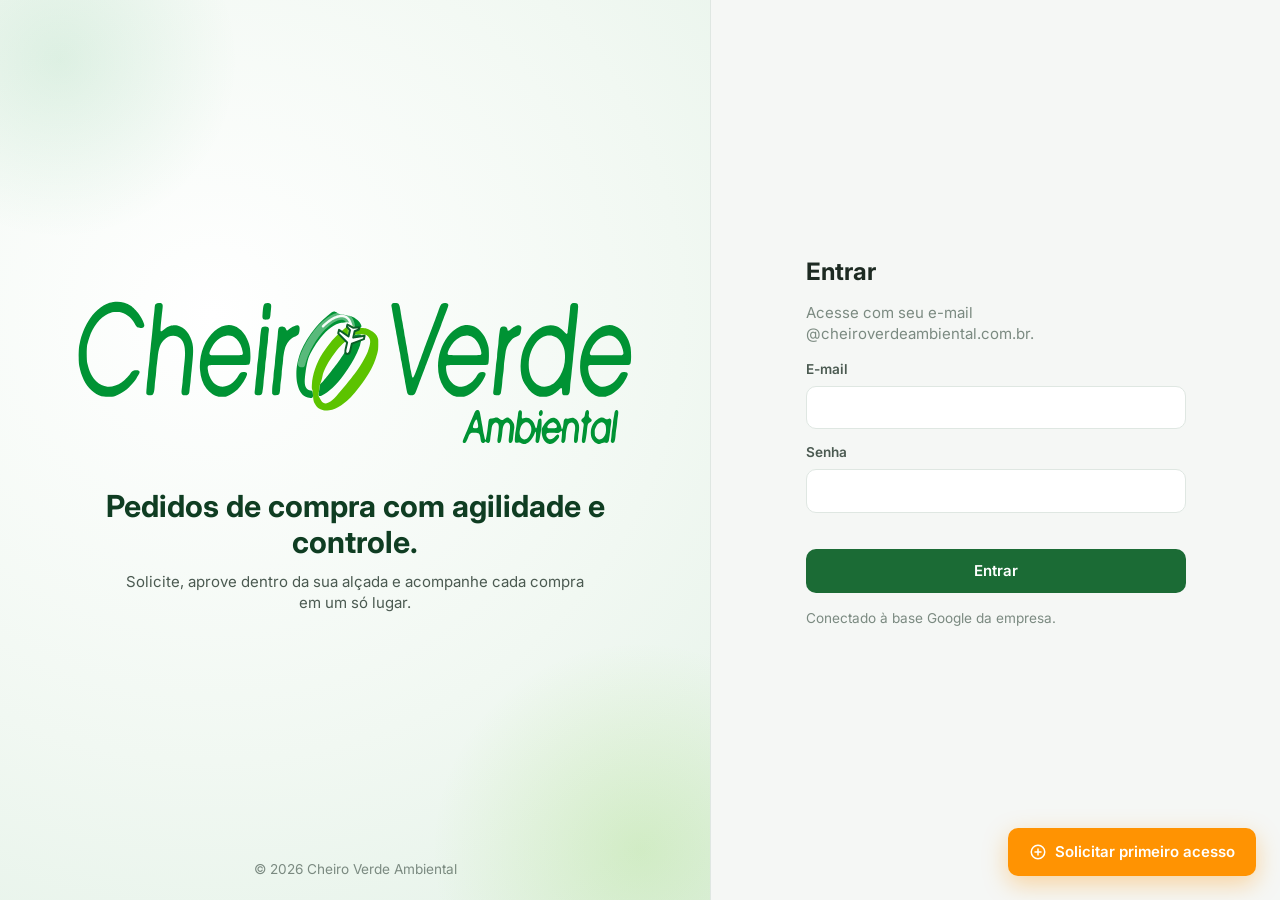
==== commit a9e52912: "Add files via upload" ====
--- a/index.html
+++ b/index.html
@@ -14,19 +14,19 @@
   <link rel="preconnect" href="https://fonts.googleapis.com">
   <link rel="preconnect" href="https://fonts.gstatic.com" crossorigin>
   <link href="https://fonts.googleapis.com/css2?family=Inter:wght@400;500;600;700;800&display=swap" rel="stylesheet" media="print" onload="this.media='all'">
-  <link rel="stylesheet" href="style.css?v=2.12.0">
+  <link rel="stylesheet" href="style.css?v=2.13.0">
 </head>
 <body>
   <div id="root"></div>
   <noscript>Ative o JavaScript para usar o sistema.</noscript>
 
-  <script src="marca.js?v=2.12.0"></script>
+  <script src="marca.js?v=2.13.0"></script>
   <script>document.getElementById('root').innerHTML = '<div class="loading-screen">' + CV_MARCA.carregando() + '<p>Carregando…</p></div>';</script>
-  <script src="config.js?v=2.12.0"></script>
-  <script src="engine.js?v=2.12.0"></script>
-  <script src="store.js?v=2.12.0"></script>
-  <script src="pdf.js?v=2.12.0" defer></script>
-  <script src="app.js?v=2.12.0"></script>
+  <script src="config.js?v=2.13.0"></script>
+  <script src="engine.js?v=2.13.0"></script>
+  <script src="store.js?v=2.13.0"></script>
+  <script src="pdf.js?v=2.13.0" defer></script>
+  <script src="app.js?v=2.13.0"></script>
   <script>
     if ('serviceWorker' in navigator && location.protocol.startsWith('http')) {
       window.addEventListener('load', () => navigator.serviceWorker.register('sw.js').catch(() => {}));
--- a/style.css
+++ b/style.css
@@ -455,3 +455,4 @@
 .popup-ico { width: 46px; height: 46px; border-radius: 50%; background: #fff3e0; color: #b46a00; display: flex; align-items: center; justify-content: center; }
 .destaque-cred { outline: 3px solid #f0a020; outline-offset: 2px; }
 .cred-alteracoes { background: #fff8ec; border: 1px solid #f3d9a6; border-radius: 8px; padding: 8px 10px; font-size: 13px; line-height: 1.5; }
+.lista-box.so-ver [data-rml], .lista-box.so-ver form.addl { display: none; }
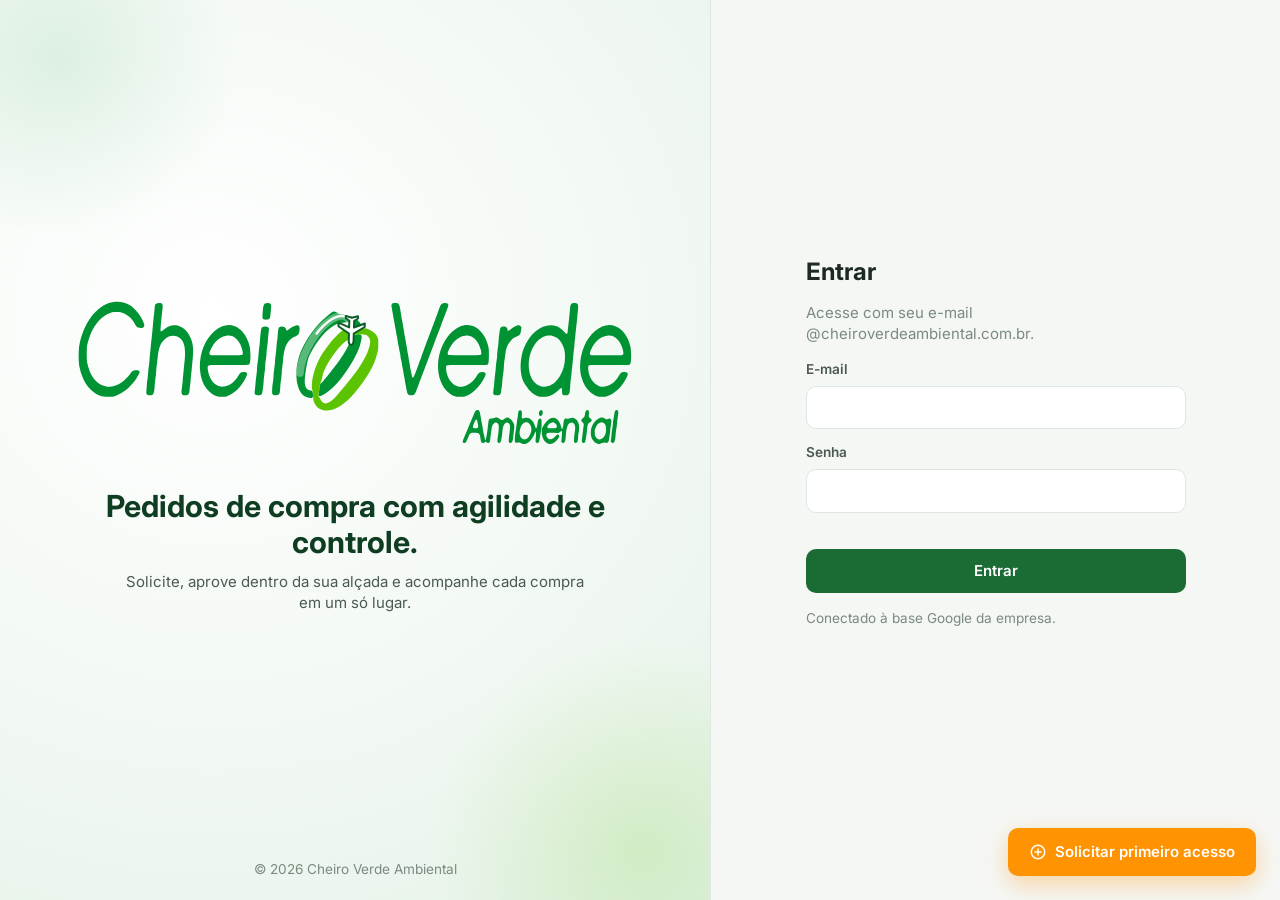
==== commit 9a970d04: "Add files via upload" ====
--- a/index.html
+++ b/index.html
@@ -14,19 +14,19 @@
   <link rel="preconnect" href="https://fonts.googleapis.com">
   <link rel="preconnect" href="https://fonts.gstatic.com" crossorigin>
   <link href="https://fonts.googleapis.com/css2?family=Inter:wght@400;500;600;700;800&display=swap" rel="stylesheet" media="print" onload="this.media='all'">
-  <link rel="stylesheet" href="style.css?v=2.13.0">
+  <link rel="stylesheet" href="style.css?v=2.14.0">
 </head>
 <body>
   <div id="root"></div>
   <noscript>Ative o JavaScript para usar o sistema.</noscript>
 
-  <script src="marca.js?v=2.13.0"></script>
+  <script src="marca.js?v=2.14.0"></script>
   <script>document.getElementById('root').innerHTML = '<div class="loading-screen">' + CV_MARCA.carregando() + '<p>Carregando…</p></div>';</script>
-  <script src="config.js?v=2.13.0"></script>
-  <script src="engine.js?v=2.13.0"></script>
-  <script src="store.js?v=2.13.0"></script>
-  <script src="pdf.js?v=2.13.0" defer></script>
-  <script src="app.js?v=2.13.0"></script>
+  <script src="config.js?v=2.14.0"></script>
+  <script src="engine.js?v=2.14.0"></script>
+  <script src="store.js?v=2.14.0"></script>
+  <script src="pdf.js?v=2.14.0" defer></script>
+  <script src="app.js?v=2.14.0"></script>
   <script>
     if ('serviceWorker' in navigator && location.protocol.startsWith('http')) {
       window.addEventListener('load', () => navigator.serviceWorker.register('sw.js').catch(() => {}));
--- a/style.css
+++ b/style.css
@@ -456,3 +456,12 @@
 .destaque-cred { outline: 3px solid #f0a020; outline-offset: 2px; }
 .cred-alteracoes { background: #fff8ec; border: 1px solid #f3d9a6; border-radius: 8px; padding: 8px 10px; font-size: 13px; line-height: 1.5; }
 .lista-box.so-ver [data-rml], .lista-box.so-ver form.addl { display: none; }
+
+/* ===== v2.14 — tipo de acesso (master) ===== */
+.tag-master { display: inline-block; font-size: 11px; font-weight: 700; padding: 2px 8px; border-radius: 999px; background: #1b6b35; color: #fff; vertical-align: middle; }
+.perfis-opcoes { display: grid; gap: 8px; }
+.perfil-op { display: flex; gap: 10px; align-items: flex-start; border: 1px solid var(--linha); border-radius: 10px; padding: 10px 12px; cursor: pointer; }
+.perfil-op input { margin-top: 3px; width: auto; }
+.perfil-op.on { border-color: #1b6b35; background: #eef7f0; }
+.perfil-op.bloq { opacity: .5; cursor: not-allowed; }
+.perfil-op .small { font-weight: 400; margin-top: 2px; line-height: 1.4; }
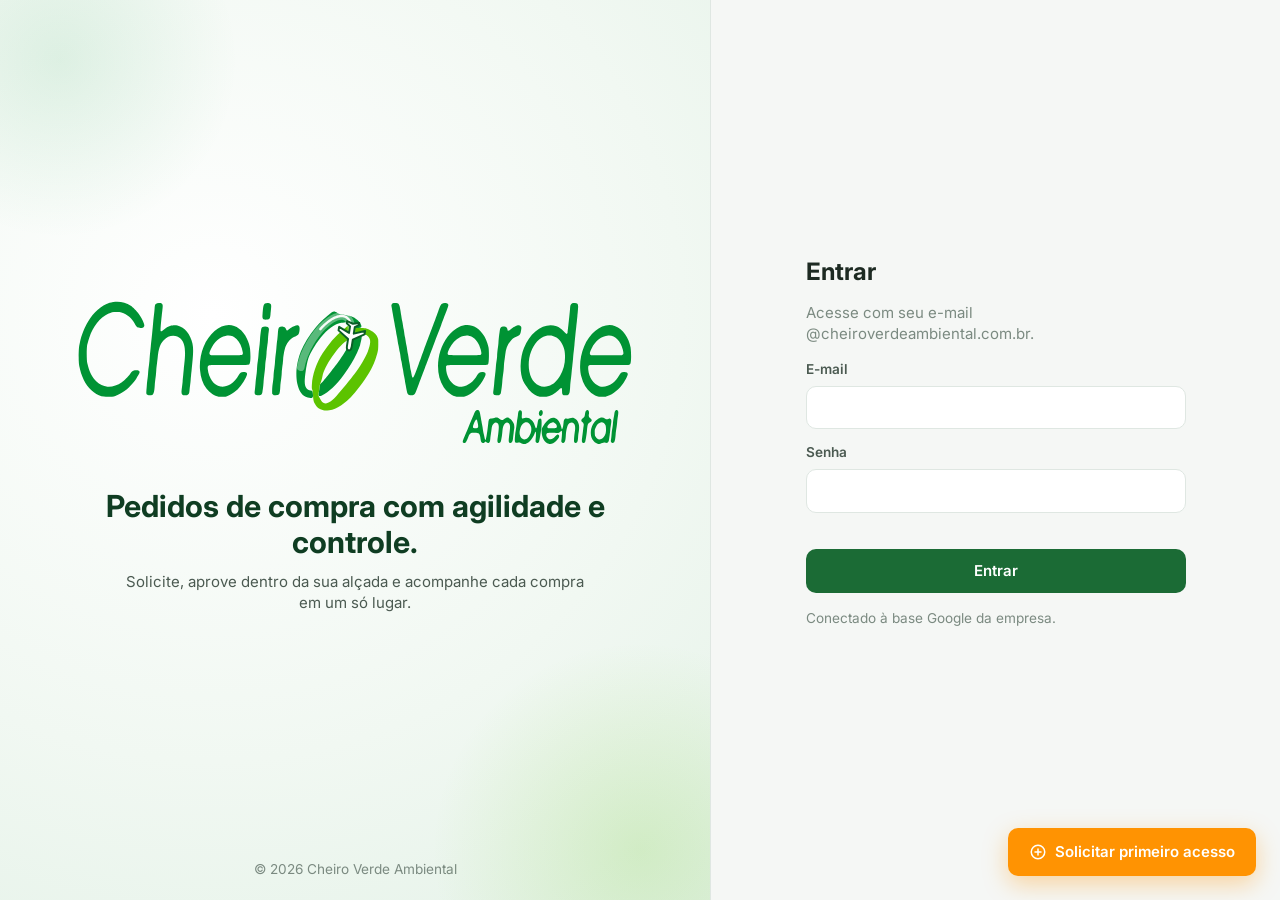
==== commit e8a5229a: "Add files via upload" ====
--- a/index.html
+++ b/index.html
@@ -14,19 +14,19 @@
   <link rel="preconnect" href="https://fonts.googleapis.com">
   <link rel="preconnect" href="https://fonts.gstatic.com" crossorigin>
   <link href="https://fonts.googleapis.com/css2?family=Inter:wght@400;500;600;700;800&display=swap" rel="stylesheet" media="print" onload="this.media='all'">
-  <link rel="stylesheet" href="style.css?v=2.14.0">
+  <link rel="stylesheet" href="style.css?v=2.15.0">
 </head>
 <body>
   <div id="root"></div>
   <noscript>Ative o JavaScript para usar o sistema.</noscript>
 
-  <script src="marca.js?v=2.14.0"></script>
+  <script src="marca.js?v=2.15.0"></script>
   <script>document.getElementById('root').innerHTML = '<div class="loading-screen">' + CV_MARCA.carregando() + '<p>Carregando…</p></div>';</script>
-  <script src="config.js?v=2.14.0"></script>
-  <script src="engine.js?v=2.14.0"></script>
-  <script src="store.js?v=2.14.0"></script>
-  <script src="pdf.js?v=2.14.0" defer></script>
-  <script src="app.js?v=2.14.0"></script>
+  <script src="config.js?v=2.15.0"></script>
+  <script src="engine.js?v=2.15.0"></script>
+  <script src="store.js?v=2.15.0"></script>
+  <script src="pdf.js?v=2.15.0" defer></script>
+  <script src="app.js?v=2.15.0"></script>
   <script>
     if ('serviceWorker' in navigator && location.protocol.startsWith('http')) {
       window.addEventListener('load', () => navigator.serviceWorker.register('sw.js').catch(() => {}));
--- a/style.css
+++ b/style.css
@@ -465,3 +465,6 @@
 .perfil-op.on { border-color: #1b6b35; background: #eef7f0; }
 .perfil-op.bloq { opacity: .5; cursor: not-allowed; }
 .perfil-op .small { font-weight: 400; margin-top: 2px; line-height: 1.4; }
+.acoes-usuario { white-space: normal; text-align: right; min-width: 150px; }
+.acoes-usuario .btn { margin: 2px 0 2px 4px; }
+tr.inativo td { opacity: .6; }
